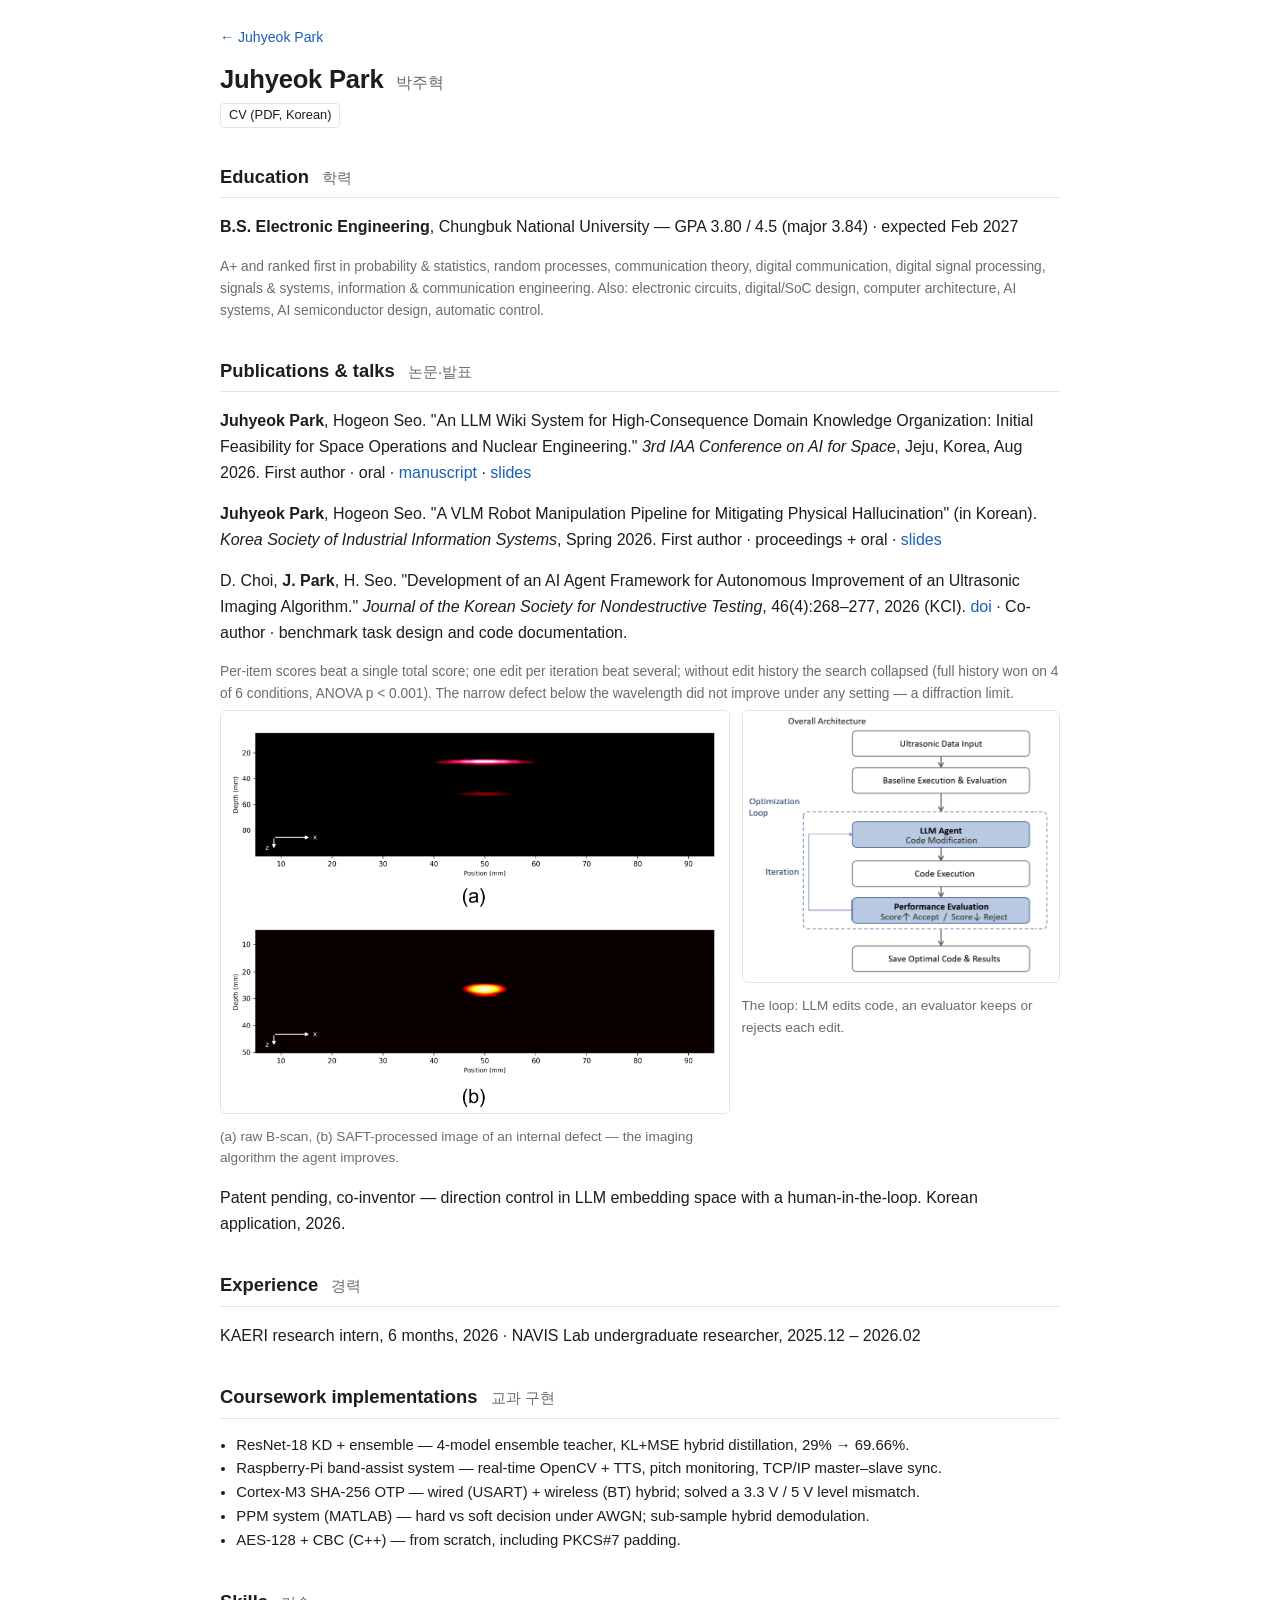
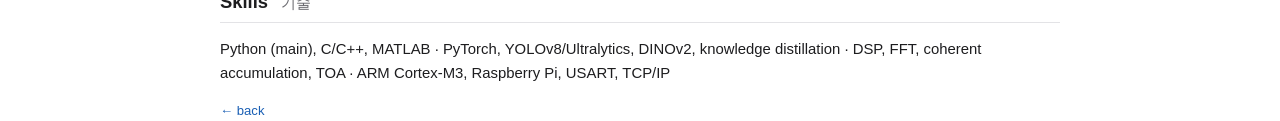
==== cv.html @ db8dd743 "Site v3: thumbnail list + detail pages, preliminary study split, live Panda demo - New home: bio, ne" ====
<!doctype html>
<html lang="en">
<head>
<meta charset="utf-8">
<meta name="viewport" content="width=device-width, initial-scale=1">
<title>CV — Juhyeok Park</title>
<link rel="stylesheet" href="assets/site.css">
</head>
<body>
<main class="wrap page">
  <p class="crumb"><a href="index.html">← Juhyeok Park</a></p>
  <h1>Juhyeok Park <small style="font-size:1rem;color:var(--mut)">박주혁</small></h1>
  <div class="btns"><a href="assets/cv/CV_JuhyeokPark_2026-09.pdf">CV (PDF, Korean)</a></div>
  <h2>Education <span class="ko">학력</span></h2>
  <p><b>B.S. Electronic Engineering</b>, Chungbuk National University — GPA 3.80 / 4.5 (major 3.84) · expected Feb 2027</p>
  <p class="meta">A+ and ranked first in probability &amp; statistics, random processes, communication theory, digital communication, digital signal processing, signals &amp; systems, information &amp; communication engineering. Also: electronic circuits, digital/SoC design, computer architecture, AI systems, AI semiconductor design, automatic control.</p>
  <h2 id="pubs">Publications &amp; talks <span class="ko">논문·발표</span></h2>
  <p><b>Juhyeok Park</b>, Hogeon Seo. "An LLM Wiki System for High-Consequence Domain Knowledge Organization: Initial Feasibility for Space Operations and Nuclear Engineering." <i>3rd IAA Conference on AI for Space</i>, Jeju, Korea, Aug 2026. First author · oral · <a href="assets/papers/IAA2026_Park_LLM_Wiki_System.pdf">manuscript</a> · <a href="assets/talks/IAA2026_Park_talk_slides.pdf">slides</a></p>
  <p><b>Juhyeok Park</b>, Hogeon Seo. "A VLM Robot Manipulation Pipeline for Mitigating Physical Hallucination" (in Korean). <i>Korea Society of Industrial Information Systems</i>, Spring 2026. First author · proceedings + oral · <a href="assets/talks/KSIIS2026_Park_talk_slides_ko.pdf">slides</a></p>
  <p>D. Choi, <b>J. Park</b>, H. Seo. "Development of an AI Agent Framework for Autonomous Improvement of an Ultrasonic Imaging Algorithm." <i>Journal of the Korean Society for Nondestructive Testing</i>, 46(4):268–277, 2026 (KCI). <a href="https://doi.org/10.7779/JKSNT.2026.46.4.268">doi</a> · Co-author · benchmark task design and code documentation.</p>
  <p class="meta">Per-item scores beat a single total score; one edit per iteration beat several; without edit history the search collapsed (full history won on 4 of 6 conditions, ANOVA p &lt; 0.001). The narrow defect below the wavelength did not improve under any setting — a diffraction limit.</p>
  <div class="duo">
    <figure style="margin:0"><img src="assets/kci/saft_bscan.png" alt="Raw B-scan and SAFT-processed image of an internal defect"><figcaption>(a) raw B-scan, (b) SAFT-processed image of an internal defect — the imaging algorithm the agent improves.</figcaption></figure>
    <figure style="margin:0"><img src="assets/kci/agent_loop.png" alt="Agent loop: LLM edits code, code runs, evaluator accepts or rejects"><figcaption>The loop: LLM edits code, an evaluator keeps or rejects each edit.</figcaption></figure>
  </div>
  <p>Patent pending, co-inventor — direction control in LLM embedding space with a human-in-the-loop. Korean application, 2026.</p>
  <h2>Experience <span class="ko">경력</span></h2>
  <p>KAERI research intern, 6 months, 2026 · NAVIS Lab undergraduate researcher, 2025.12 – 2026.02</p>
  <h2>Coursework implementations <span class="ko">교과 구현</span></h2>
  <ul style="font-size:.93rem;padding-left:1.1em">
    <li>ResNet-18 KD + ensemble — 4-model ensemble teacher, KL+MSE hybrid distillation, 29% → 69.66%.</li>
    <li>Raspberry-Pi band-assist system — real-time OpenCV + TTS, pitch monitoring, TCP/IP master–slave sync.</li>
    <li>Cortex-M3 SHA-256 OTP — wired (USART) + wireless (BT) hybrid; solved a 3.3 V / 5 V level mismatch.</li>
    <li>PPM system (MATLAB) — hard vs soft decision under AWGN; sub-sample hybrid demodulation.</li>
    <li>AES-128 + CBC (C++) — from scratch, including PKCS#7 padding.</li>
  </ul>
  <h2>Skills <span class="ko">기술</span></h2>
  <p style="font-size:.93rem">Python (main), C/C++, MATLAB · PyTorch, YOLOv8/Ultralytics, DINOv2, knowledge distillation · DSP, FFT, coherent accumulation, TOA · ARM Cortex-M3, Raspberry Pi, USART, TCP/IP</p>
</main>
<footer class="wrap"><a href="index.html">← back</a></footer>
</body>
</html>
---- assets/site.css ----
/* 공통 스타일 v2 (10/4) — 흰 배경 논문 톤 (10/4 밤 어두운 판 시도 후 흰색 확정, 어두운 판 = site_dark_20261004.css) */
:root{--txt:#1d1d1f;--mut:#6b6b70;--line:#e3e3e6;--link:#1a5fb4;--soft:#f6f7f9;--accent:#c0392b;--w:880px}
*{box-sizing:border-box}
body{margin:0;background:#fff;color:var(--txt);font:16px/1.6 -apple-system,BlinkMacSystemFont,"Segoe UI","Apple SD Gothic Neo","Noto Sans KR",sans-serif}
a{color:var(--link);text-decoration:none} a:hover{text-decoration:underline}
.wrap{max-width:var(--w);margin:0 auto;padding:0 20px}
header.top{padding:44px 0 18px}
.hero{display:flex;gap:26px;align-items:flex-start}
.photo{flex:0 0 132px;height:132px;border-radius:50%;background:var(--soft);border:1px solid var(--line);display:flex;align-items:center;justify-content:center;font-size:2.2rem;color:var(--mut);overflow:hidden}
.photo img{width:100%;height:100%;object-fit:cover}
h1{font-size:1.9rem;margin:0 0 2px;font-weight:650;letter-spacing:-.01em}
h1 small{font-size:1.05rem;color:var(--mut);font-weight:400;margin-left:6px}
.role{color:var(--mut);margin:0 0 10px;font-size:.95rem}
.bio{margin:0 0 6px}
.ko{color:var(--mut);font-size:.92rem;margin:4px 0 10px}
.links{display:flex;flex-wrap:wrap;gap:6px 16px;font-size:.93rem}
h2{font-size:1.15rem;margin:34px 0 10px;padding-bottom:6px;border-bottom:1px solid var(--line);font-weight:650}
h2 .ko{display:inline;margin-left:8px;font-weight:400}
ul.news{list-style:none;padding:0;margin:0;font-size:.93rem}
ul.news li{display:flex;gap:14px;padding:3px 0}
ul.news .d{flex:0 0 70px;color:var(--mut);font-variant-numeric:tabular-nums}
.item{display:flex;gap:20px;padding:16px 0;border-bottom:1px solid var(--line)}
.item:last-child{border-bottom:0}
.thumb{flex:0 0 210px;height:132px;border:1px solid var(--line);border-radius:6px;overflow:hidden;background:var(--soft);display:flex;align-items:center;justify-content:center}
.thumb img{width:100%;height:100%;object-fit:cover}
.thumb .t{font-size:.8rem;color:var(--mut);padding:10px;text-align:center}
.item h3{margin:0 0 3px;font-size:1.02rem;font-weight:620}
.item h3 a{color:var(--txt)} .item h3 a:hover{color:var(--link)}
.meta{color:var(--mut);font-size:.86rem;margin:0 0 5px}
.item p{margin:0 0 6px;font-size:.94rem}
.btns{display:flex;flex-wrap:wrap;gap:6px}
.btns a{font-size:.8rem;border:1px solid var(--line);border-radius:4px;padding:1px 8px;color:var(--txt)}
.btns a:hover{border-color:var(--link);color:var(--link);text-decoration:none}
.tag{display:inline-block;font-size:.72rem;background:#fff4f2;color:var(--accent);border-radius:3px;padding:0 6px;margin-left:6px;vertical-align:2px}
footer{color:var(--mut);font-size:.82rem;padding:30px 0 40px}
/* 상세 페이지 */
.crumb{font-size:.88rem;margin:26px 0 0} 
.page h1{font-size:1.6rem;margin:10px 0 4px}
.lead{font-size:1.04rem;margin:10px 0}
.kpis{display:grid;grid-template-columns:repeat(auto-fit,minmax(200px,1fr));gap:12px;margin:18px 0}
.kpi{border:1px solid var(--line);border-radius:8px;padding:12px 14px;background:var(--soft)}
.kpi b{display:block;font-size:1.45rem;line-height:1.2;font-variant-numeric:tabular-nums}
.kpi span{font-size:.84rem;color:var(--mut)}
figure{margin:16px 0}
figure img{width:100%;border:1px solid var(--line);border-radius:6px}
figcaption{font-size:.85rem;color:var(--mut);margin-top:4px}
.flow{display:flex;flex-wrap:wrap;gap:6px;align-items:center;margin:12px 0;font-size:.85rem}
.flow span{border:1px solid var(--line);border-radius:4px;padding:4px 9px;background:var(--soft)}
.flow span.gate{border-color:#c9a227;background:#fffaea}
.flow i{font-style:normal;color:var(--mut)}
.box{border-left:3px solid var(--line);padding:6px 14px;margin:14px 0;color:#333;font-size:.94rem;background:var(--soft)}
@media(max-width:640px){.hero{flex-direction:column}.item{flex-direction:column}.thumb{flex-basis:auto;width:100%;height:170px}}
.duo{display:grid;grid-template-columns:1.6fr 1fr;gap:12px;align-items:start;margin:4px 0 14px}
@media (max-width:600px){.duo{grid-template-columns:1fr}}
.btns a.primary{background:var(--link);border-color:var(--link);color:#fff}
table th,table td{border-bottom:1px solid var(--line)}
.demo{display:block;border:1px solid var(--line);border-radius:8px;overflow:hidden;background:var(--soft);margin:16px 0}
.demo img{width:100%;display:block}
.demo div{padding:10px 14px;font-size:.9rem;color:var(--txt)} .demo div b{color:var(--link)}
.demo:hover{border-color:var(--link);text-decoration:none}
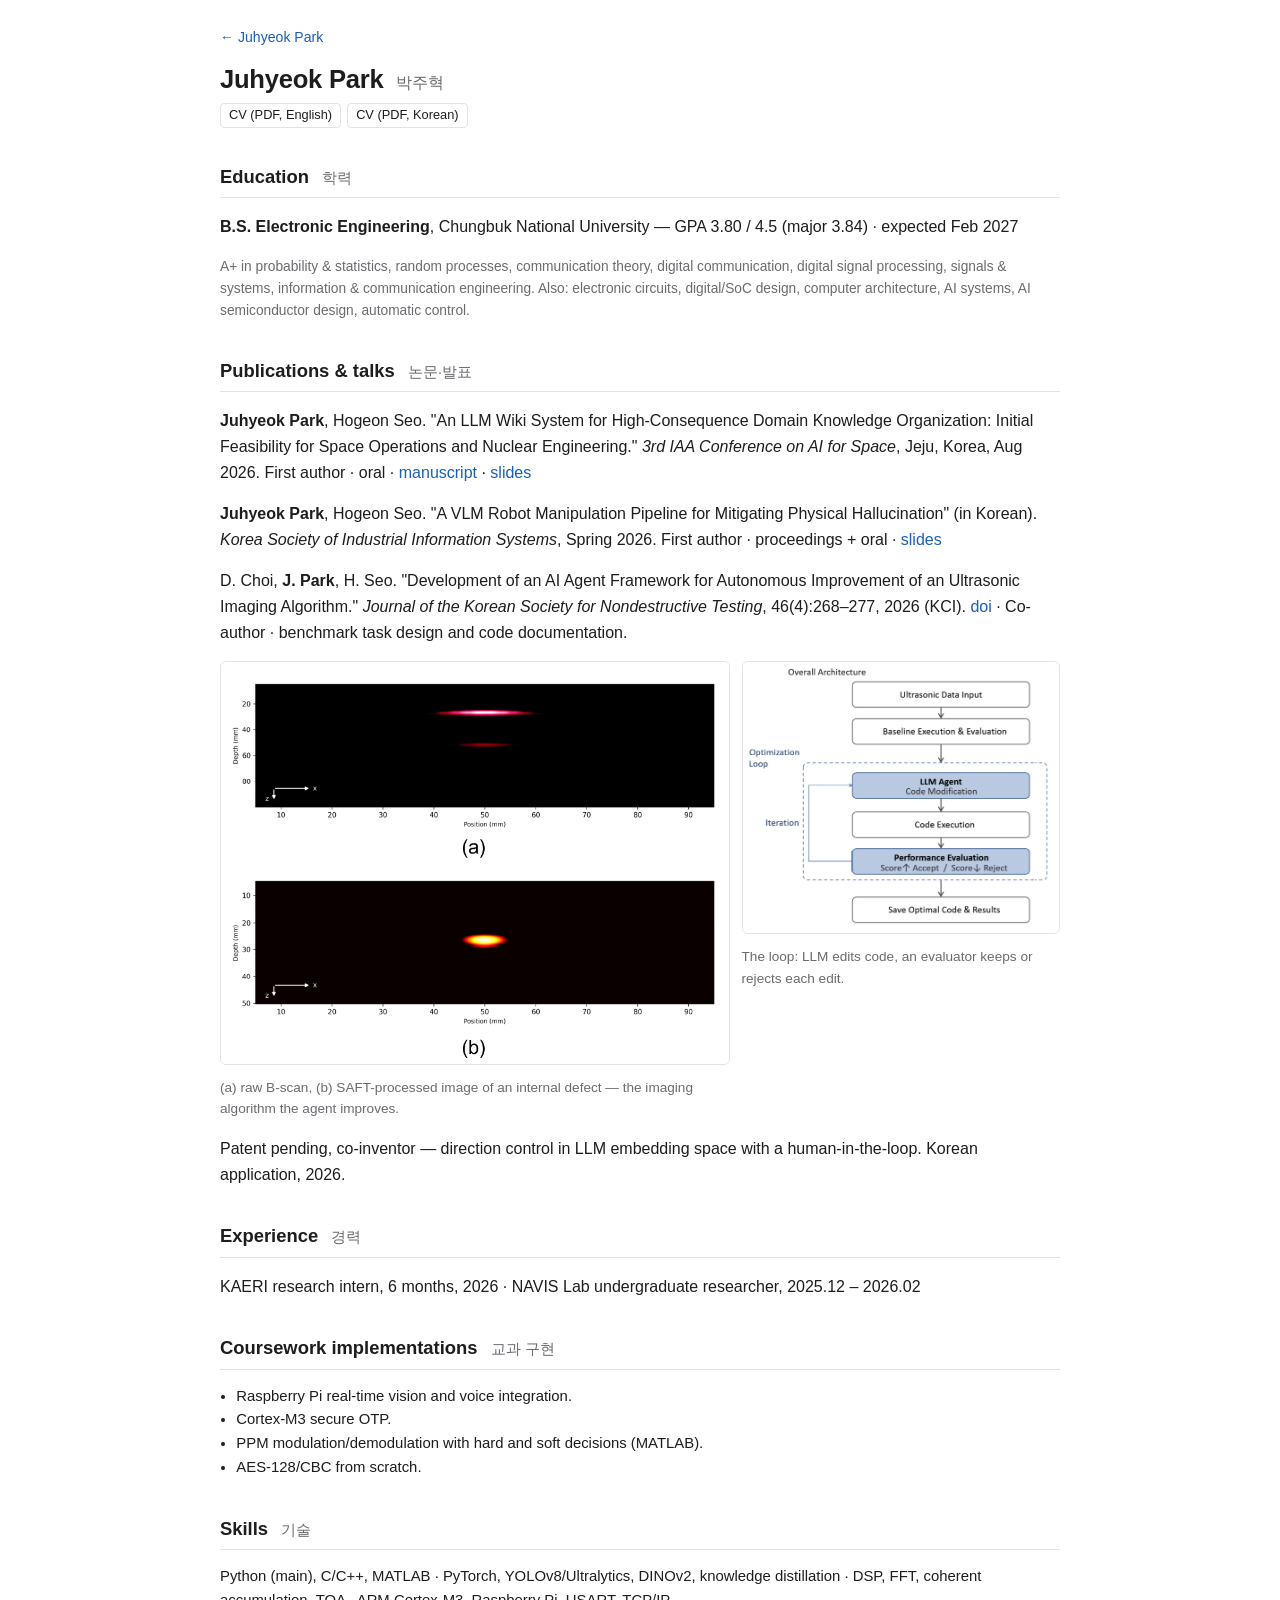
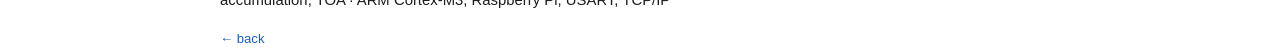
==== commit a19f6aaf: "CV page: drop unverified claims (course ranking, KCI result figures, KD coursework), add English CV " ====
--- a/cv.html
+++ b/cv.html
@@ -10,15 +10,14 @@
 <main class="wrap page">
   <p class="crumb"><a href="index.html">← Juhyeok Park</a></p>
   <h1>Juhyeok Park <small style="font-size:1rem;color:var(--mut)">박주혁</small></h1>
-  <div class="btns"><a href="assets/cv/CV_JuhyeokPark_2026-09.pdf">CV (PDF, Korean)</a></div>
+  <div class="btns"><a href="assets/cv/CV_JuhyeokPark_EN.pdf">CV (PDF, English)</a> <a href="assets/cv/CV_JuhyeokPark_2026-09.pdf">CV (PDF, Korean)</a></div>
   <h2>Education <span class="ko">학력</span></h2>
   <p><b>B.S. Electronic Engineering</b>, Chungbuk National University — GPA 3.80 / 4.5 (major 3.84) · expected Feb 2027</p>
-  <p class="meta">A+ and ranked first in probability &amp; statistics, random processes, communication theory, digital communication, digital signal processing, signals &amp; systems, information &amp; communication engineering. Also: electronic circuits, digital/SoC design, computer architecture, AI systems, AI semiconductor design, automatic control.</p>
+  <p class="meta">A+ in probability &amp; statistics, random processes, communication theory, digital communication, digital signal processing, signals &amp; systems, information &amp; communication engineering. Also: electronic circuits, digital/SoC design, computer architecture, AI systems, AI semiconductor design, automatic control.</p>
   <h2 id="pubs">Publications &amp; talks <span class="ko">논문·발표</span></h2>
   <p><b>Juhyeok Park</b>, Hogeon Seo. "An LLM Wiki System for High-Consequence Domain Knowledge Organization: Initial Feasibility for Space Operations and Nuclear Engineering." <i>3rd IAA Conference on AI for Space</i>, Jeju, Korea, Aug 2026. First author · oral · <a href="assets/papers/IAA2026_Park_LLM_Wiki_System.pdf">manuscript</a> · <a href="assets/talks/IAA2026_Park_talk_slides.pdf">slides</a></p>
   <p><b>Juhyeok Park</b>, Hogeon Seo. "A VLM Robot Manipulation Pipeline for Mitigating Physical Hallucination" (in Korean). <i>Korea Society of Industrial Information Systems</i>, Spring 2026. First author · proceedings + oral · <a href="assets/talks/KSIIS2026_Park_talk_slides_ko.pdf">slides</a></p>
   <p>D. Choi, <b>J. Park</b>, H. Seo. "Development of an AI Agent Framework for Autonomous Improvement of an Ultrasonic Imaging Algorithm." <i>Journal of the Korean Society for Nondestructive Testing</i>, 46(4):268–277, 2026 (KCI). <a href="https://doi.org/10.7779/JKSNT.2026.46.4.268">doi</a> · Co-author · benchmark task design and code documentation.</p>
-  <p class="meta">Per-item scores beat a single total score; one edit per iteration beat several; without edit history the search collapsed (full history won on 4 of 6 conditions, ANOVA p &lt; 0.001). The narrow defect below the wavelength did not improve under any setting — a diffraction limit.</p>
   <div class="duo">
     <figure style="margin:0"><img src="assets/kci/saft_bscan.png" alt="Raw B-scan and SAFT-processed image of an internal defect"><figcaption>(a) raw B-scan, (b) SAFT-processed image of an internal defect — the imaging algorithm the agent improves.</figcaption></figure>
     <figure style="margin:0"><img src="assets/kci/agent_loop.png" alt="Agent loop: LLM edits code, code runs, evaluator accepts or rejects"><figcaption>The loop: LLM edits code, an evaluator keeps or rejects each edit.</figcaption></figure>
@@ -28,11 +27,10 @@
   <p>KAERI research intern, 6 months, 2026 · NAVIS Lab undergraduate researcher, 2025.12 – 2026.02</p>
   <h2>Coursework implementations <span class="ko">교과 구현</span></h2>
   <ul style="font-size:.93rem;padding-left:1.1em">
-    <li>ResNet-18 KD + ensemble — 4-model ensemble teacher, KL+MSE hybrid distillation, 29% → 69.66%.</li>
-    <li>Raspberry-Pi band-assist system — real-time OpenCV + TTS, pitch monitoring, TCP/IP master–slave sync.</li>
-    <li>Cortex-M3 SHA-256 OTP — wired (USART) + wireless (BT) hybrid; solved a 3.3 V / 5 V level mismatch.</li>
-    <li>PPM system (MATLAB) — hard vs soft decision under AWGN; sub-sample hybrid demodulation.</li>
-    <li>AES-128 + CBC (C++) — from scratch, including PKCS#7 padding.</li>
+    <li>Raspberry Pi real-time vision and voice integration.</li>
+    <li>Cortex-M3 secure OTP.</li>
+    <li>PPM modulation/demodulation with hard and soft decisions (MATLAB).</li>
+    <li>AES-128/CBC from scratch.</li>
   </ul>
   <h2>Skills <span class="ko">기술</span></h2>
   <p style="font-size:.93rem">Python (main), C/C++, MATLAB · PyTorch, YOLOv8/Ultralytics, DINOv2, knowledge distillation · DSP, FFT, coherent accumulation, TOA · ARM Cortex-M3, Raspberry Pi, USART, TCP/IP</p>
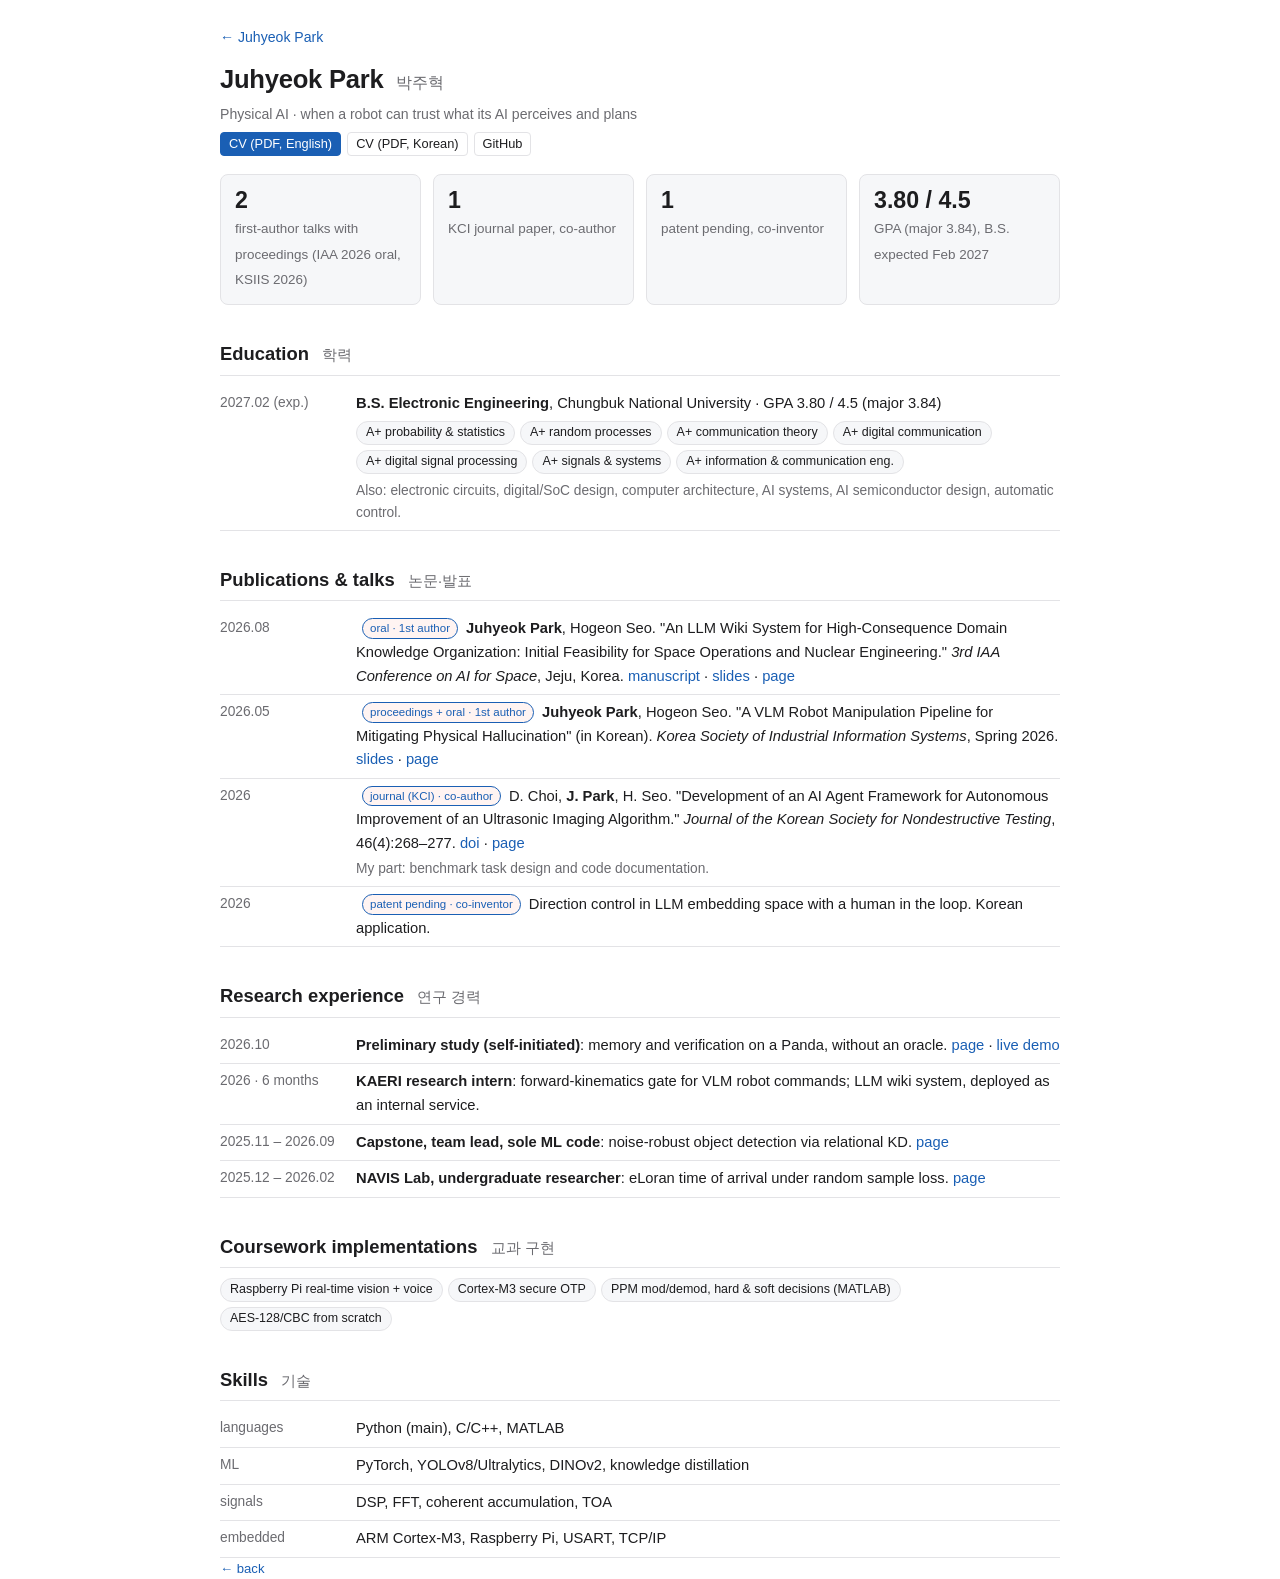
==== commit 3fe1bd9f: "CV as dated rows with tags and counts; step-1 page points and cards with long text folded; KCI role " ====
--- a/cv.html
+++ b/cv.html
@@ -7,33 +7,43 @@
 <link rel="stylesheet" href="assets/site.css">
 </head>
 <body>
-<main class="wrap page">
+<main class="wrap page cv">
   <p class="crumb"><a href="index.html">← Juhyeok Park</a></p>
   <h1>Juhyeok Park <small style="font-size:1rem;color:var(--mut)">박주혁</small></h1>
-  <div class="btns"><a href="assets/cv/CV_JuhyeokPark_EN.pdf">CV (PDF, English)</a> <a href="assets/cv/CV_JuhyeokPark_2026-09.pdf">CV (PDF, Korean)</a></div>
+  <p class="role">Physical AI · when a robot can trust what its AI perceives and plans</p>
+  <div class="btns top"><a class="primary" href="assets/cv/CV_JuhyeokPark_EN.pdf">CV (PDF, English)</a><a href="assets/cv/CV_JuhyeokPark_2026-09.pdf">CV (PDF, Korean)</a><a href="https://github.com/nonojamjam">GitHub</a></div>
+  <div class="kpis">
+    <div class="kpi"><b>2</b><span>first-author talks with proceedings (IAA 2026 oral, KSIIS 2026)</span></div>
+    <div class="kpi"><b>1</b><span>KCI journal paper, co-author</span></div>
+    <div class="kpi"><b>1</b><span>patent pending, co-inventor</span></div>
+    <div class="kpi"><b>3.80 / 4.5</b><span>GPA (major 3.84), B.S. expected Feb 2027</span></div>
+  </div>
+
   <h2>Education <span class="ko">학력</span></h2>
-  <p><b>B.S. Electronic Engineering</b>, Chungbuk National University — GPA 3.80 / 4.5 (major 3.84) · expected Feb 2027</p>
-  <p class="meta">A+ in probability &amp; statistics, random processes, communication theory, digital communication, digital signal processing, signals &amp; systems, information &amp; communication engineering. Also: electronic circuits, digital/SoC design, computer architecture, AI systems, AI semiconductor design, automatic control.</p>
+  <div class="cvrow"><span class="d">2027.02 (exp.)</span><div><b>B.S. Electronic Engineering</b>, Chungbuk National University · GPA 3.80 / 4.5 (major 3.84)
+    <ul class="chips"><li>A+ probability &amp; statistics</li><li>A+ random processes</li><li>A+ communication theory</li><li>A+ digital communication</li><li>A+ digital signal processing</li><li>A+ signals &amp; systems</li><li>A+ information &amp; communication eng.</li></ul>
+    <p class="meta">Also: electronic circuits, digital/SoC design, computer architecture, AI systems, AI semiconductor design, automatic control.</p></div></div>
+
   <h2 id="pubs">Publications &amp; talks <span class="ko">논문·발표</span></h2>
-  <p><b>Juhyeok Park</b>, Hogeon Seo. "An LLM Wiki System for High-Consequence Domain Knowledge Organization: Initial Feasibility for Space Operations and Nuclear Engineering." <i>3rd IAA Conference on AI for Space</i>, Jeju, Korea, Aug 2026. First author · oral · <a href="assets/papers/IAA2026_Park_LLM_Wiki_System.pdf">manuscript</a> · <a href="assets/talks/IAA2026_Park_talk_slides.pdf">slides</a></p>
-  <p><b>Juhyeok Park</b>, Hogeon Seo. "A VLM Robot Manipulation Pipeline for Mitigating Physical Hallucination" (in Korean). <i>Korea Society of Industrial Information Systems</i>, Spring 2026. First author · proceedings + oral · <a href="assets/talks/KSIIS2026_Park_talk_slides_ko.pdf">slides</a></p>
-  <p>D. Choi, <b>J. Park</b>, H. Seo. "Development of an AI Agent Framework for Autonomous Improvement of an Ultrasonic Imaging Algorithm." <i>Journal of the Korean Society for Nondestructive Testing</i>, 46(4):268–277, 2026 (KCI). <a href="https://doi.org/10.7779/JKSNT.2026.46.4.268">doi</a> · Co-author · benchmark task design and code documentation.</p>
-  <div class="duo">
-    <figure style="margin:0"><img src="assets/kci/saft_bscan.png" alt="Raw B-scan and SAFT-processed image of an internal defect"><figcaption>(a) raw B-scan, (b) SAFT-processed image of an internal defect — the imaging algorithm the agent improves.</figcaption></figure>
-    <figure style="margin:0"><img src="assets/kci/agent_loop.png" alt="Agent loop: LLM edits code, code runs, evaluator accepts or rejects"><figcaption>The loop: LLM edits code, an evaluator keeps or rejects each edit.</figcaption></figure>
-  </div>
-  <p>Patent pending, co-inventor — direction control in LLM embedding space with a human-in-the-loop. Korean application, 2026.</p>
-  <h2>Experience <span class="ko">경력</span></h2>
-  <p>KAERI research intern, 6 months, 2026 · NAVIS Lab undergraduate researcher, 2025.12 – 2026.02</p>
+  <div class="cvrow"><span class="d">2026.08</span><div><span class="tag">oral · 1st author</span> <b>Juhyeok Park</b>, Hogeon Seo. "An LLM Wiki System for High-Consequence Domain Knowledge Organization: Initial Feasibility for Space Operations and Nuclear Engineering." <i>3rd IAA Conference on AI for Space</i>, Jeju, Korea. <a href="assets/papers/IAA2026_Park_LLM_Wiki_System.pdf">manuscript</a> · <a href="assets/talks/IAA2026_Park_talk_slides.pdf">slides</a> · <a href="research/llm-wiki.html">page</a></div></div>
+  <div class="cvrow"><span class="d">2026.05</span><div><span class="tag">proceedings + oral · 1st author</span> <b>Juhyeok Park</b>, Hogeon Seo. "A VLM Robot Manipulation Pipeline for Mitigating Physical Hallucination" (in Korean). <i>Korea Society of Industrial Information Systems</i>, Spring 2026. <a href="assets/talks/KSIIS2026_Park_talk_slides_ko.pdf">slides</a> · <a href="research/fk-verifier.html">page</a></div></div>
+  <div class="cvrow"><span class="d">2026</span><div><span class="tag">journal (KCI) · co-author</span> D. Choi, <b>J. Park</b>, H. Seo. "Development of an AI Agent Framework for Autonomous Improvement of an Ultrasonic Imaging Algorithm." <i>Journal of the Korean Society for Nondestructive Testing</i>, 46(4):268–277. <a href="https://doi.org/10.7779/JKSNT.2026.46.4.268">doi</a> · <a href="research/kci.html">page</a><p class="meta">My part: benchmark task design and code documentation.</p></div></div>
+  <div class="cvrow"><span class="d">2026</span><div><span class="tag">patent pending · co-inventor</span> Direction control in LLM embedding space with a human in the loop. Korean application.</div></div>
+
+  <h2>Research experience <span class="ko">연구 경력</span></h2>
+  <div class="cvrow"><span class="d">2026.10</span><div><b>Preliminary study (self-initiated)</b>: memory and verification on a Panda, without an oracle. <a href="research/oracle-free.html">page</a> · <a href="demo/oracle-free.html">live demo</a></div></div>
+  <div class="cvrow"><span class="d">2026 · 6 months</span><div><b>KAERI research intern</b>: forward-kinematics gate for VLM robot commands; LLM wiki system, deployed as an internal service.</div></div>
+  <div class="cvrow"><span class="d">2025.11 – 2026.09</span><div><b>Capstone, team lead, sole ML code</b>: noise-robust object detection via relational KD. <a href="research/capstone.html">page</a></div></div>
+  <div class="cvrow"><span class="d">2025.12 – 2026.02</span><div><b>NAVIS Lab, undergraduate researcher</b>: eLoran time of arrival under random sample loss. <a href="research/eloran.html">page</a></div></div>
+
   <h2>Coursework implementations <span class="ko">교과 구현</span></h2>
-  <ul style="font-size:.93rem;padding-left:1.1em">
-    <li>Raspberry Pi real-time vision and voice integration.</li>
-    <li>Cortex-M3 secure OTP.</li>
-    <li>PPM modulation/demodulation with hard and soft decisions (MATLAB).</li>
-    <li>AES-128/CBC from scratch.</li>
-  </ul>
+  <ul class="chips"><li>Raspberry Pi real-time vision + voice</li><li>Cortex-M3 secure OTP</li><li>PPM mod/demod, hard &amp; soft decisions (MATLAB)</li><li>AES-128/CBC from scratch</li></ul>
+
   <h2>Skills <span class="ko">기술</span></h2>
-  <p style="font-size:.93rem">Python (main), C/C++, MATLAB · PyTorch, YOLOv8/Ultralytics, DINOv2, knowledge distillation · DSP, FFT, coherent accumulation, TOA · ARM Cortex-M3, Raspberry Pi, USART, TCP/IP</p>
+  <div class="cvrow"><span class="d">languages</span><div>Python (main), C/C++, MATLAB</div></div>
+  <div class="cvrow"><span class="d">ML</span><div>PyTorch, YOLOv8/Ultralytics, DINOv2, knowledge distillation</div></div>
+  <div class="cvrow"><span class="d">signals</span><div>DSP, FFT, coherent accumulation, TOA</div></div>
+  <div class="cvrow"><span class="d">embedded</span><div>ARM Cortex-M3, Raspberry Pi, USART, TCP/IP</div></div>
 </main>
 <footer class="wrap"><a href="index.html">← back</a></footer>
 </body>
--- a/assets/site.css
+++ b/assets/site.css
@@ -12,6 +12,14 @@
 h1 small{font-size:1.05rem;color:var(--mut);font-weight:400;margin-left:6px}
 .role{color:var(--mut);margin:0 0 10px;font-size:.95rem}
 .bio{margin:0 0 6px}
+.focus{display:flex;flex-wrap:wrap;gap:6px;margin:6px 0 8px;padding:0;list-style:none}
+.focus li{font-size:.8rem;border:1px solid var(--line);border-radius:999px;padding:2px 10px;background:var(--soft)}
+ul.keys{margin:2px 0 6px;padding-left:1.1em;font-size:.93rem} ul.keys li{margin:1px 0} ul.keys b{font-variant-numeric:tabular-nums}
+.tldr{font-size:1.06rem;font-weight:600;line-height:1.45;margin:10px 0 8px}
+.flow{display:flex;flex-wrap:wrap;align-items:center;gap:6px;font-size:.84rem;margin:6px 0 4px}
+.flow span{border:1px solid var(--line);border-radius:6px;padding:3px 8px;background:var(--soft)}
+.flow i{font-style:normal;color:var(--mut)}
+.flow b.c{color:var(--link)}
 .ko{color:var(--mut);font-size:.92rem;margin:4px 0 10px}
 .links{display:flex;flex-wrap:wrap;gap:6px 16px;font-size:.93rem}
 h2{font-size:1.15rem;margin:34px 0 10px;padding-bottom:6px;border-bottom:1px solid var(--line);font-weight:650}
@@ -58,3 +66,33 @@
 .demo img{width:100%;display:block}
 .demo div{padding:10px 14px;font-size:.9rem;color:var(--txt)} .demo div b{color:var(--link)}
 .demo:hover{border-color:var(--link);text-decoration:none}
+figure.pipe{margin:14px 0 6px} figure.pipe img{width:100%;height:auto;border:1px solid var(--line);border-radius:6px;display:block} figure.pipe figcaption{font-size:.84rem;color:var(--mut);margin-top:6px}
+/* visual-first study pages (10/10): one-line point, chart, details folded */
+p.point{font-size:1.02rem;margin:8px 0 10px;padding-left:12px;border-left:3px solid var(--link)}
+figure.chart{margin:10px 0 12px} figure.chart img{width:100%;max-width:680px;height:auto;display:block}
+ol.steps{counter-reset:s;list-style:none;padding:0;margin:8px 0 10px;display:grid;grid-template-columns:repeat(auto-fit,minmax(190px,1fr));gap:8px}
+ol.steps li{counter-increment:s;border:1px solid var(--line);border-radius:8px;padding:8px 10px 8px 34px;position:relative;font-size:.88rem;background:var(--soft)}
+ol.steps li::before{content:counter(s);position:absolute;left:9px;top:8px;width:18px;height:18px;border-radius:50%;background:var(--link);color:#fff;font-size:.72rem;display:flex;align-items:center;justify-content:center;font-weight:700}
+details.more{margin:6px 0 12px;font-size:.9rem;color:#3a3a3f}
+details.more summary{cursor:pointer;color:var(--link);font-size:.86rem;list-style:none}
+details.more summary::before{content:"▸ ";} details.more[open] summary::before{content:"▾ ";}
+details.more summary::-webkit-details-marker{display:none}
+details.more > *:not(summary){margin-top:6px}
+.finds{display:grid;grid-template-columns:repeat(auto-fit,minmax(180px,1fr));gap:8px;margin:8px 0 12px}
+.finds>div{border:1px solid var(--line);border-top:3px solid var(--link);border-radius:8px;padding:8px 11px;background:#fff}
+.finds>div.neg{border-top-color:var(--accent)}
+.finds b{display:block;font-size:.92rem;margin-bottom:2px} .finds span{font-size:.84rem;color:var(--mut);line-height:1.45;display:block}
+.item.feat{background:var(--soft);border:1px solid var(--line);border-radius:10px;padding:16px;margin:6px 0 4px}
+table.heat{border-collapse:collapse;font-size:.86rem;width:100%;font-variant-numeric:tabular-nums}
+table.heat th,table.heat td{padding:5px 8px;text-align:center;border-bottom:1px solid var(--line)}
+table.heat th:first-child{text-align:left} table.heat td.b{color:var(--mut)}
+.btns.top{margin:4px 0 10px} p.role{font-size:.88rem;margin:2px 0 6px}
+.item.feat .thumb{flex-basis:280px;height:176px}
+@media(max-width:640px){.item.feat{flex-direction:column}.item.feat .thumb{flex-basis:auto;width:100%;height:auto;aspect-ratio:16/10}}
+.cvrow{display:flex;gap:16px;padding:6px 0;border-bottom:1px solid var(--line);font-size:.92rem}
+.cvrow .d{flex:0 0 120px;color:var(--mut);font-variant-numeric:tabular-nums;font-size:.86rem}
+.cvrow p.meta{margin:3px 0 0}
+.tag{display:inline-block;font-size:.72rem;border:1px solid var(--link);color:var(--link);border-radius:999px;padding:0 7px;margin-right:4px;vertical-align:1px}
+ul.chips{display:flex;flex-wrap:wrap;gap:5px;list-style:none;padding:0;margin:6px 0}
+ul.chips li{font-size:.78rem;border:1px solid var(--line);background:var(--soft);border-radius:999px;padding:1px 9px}
+@media(max-width:560px){.cvrow{flex-direction:column;gap:2px}.cvrow .d{flex-basis:auto}}
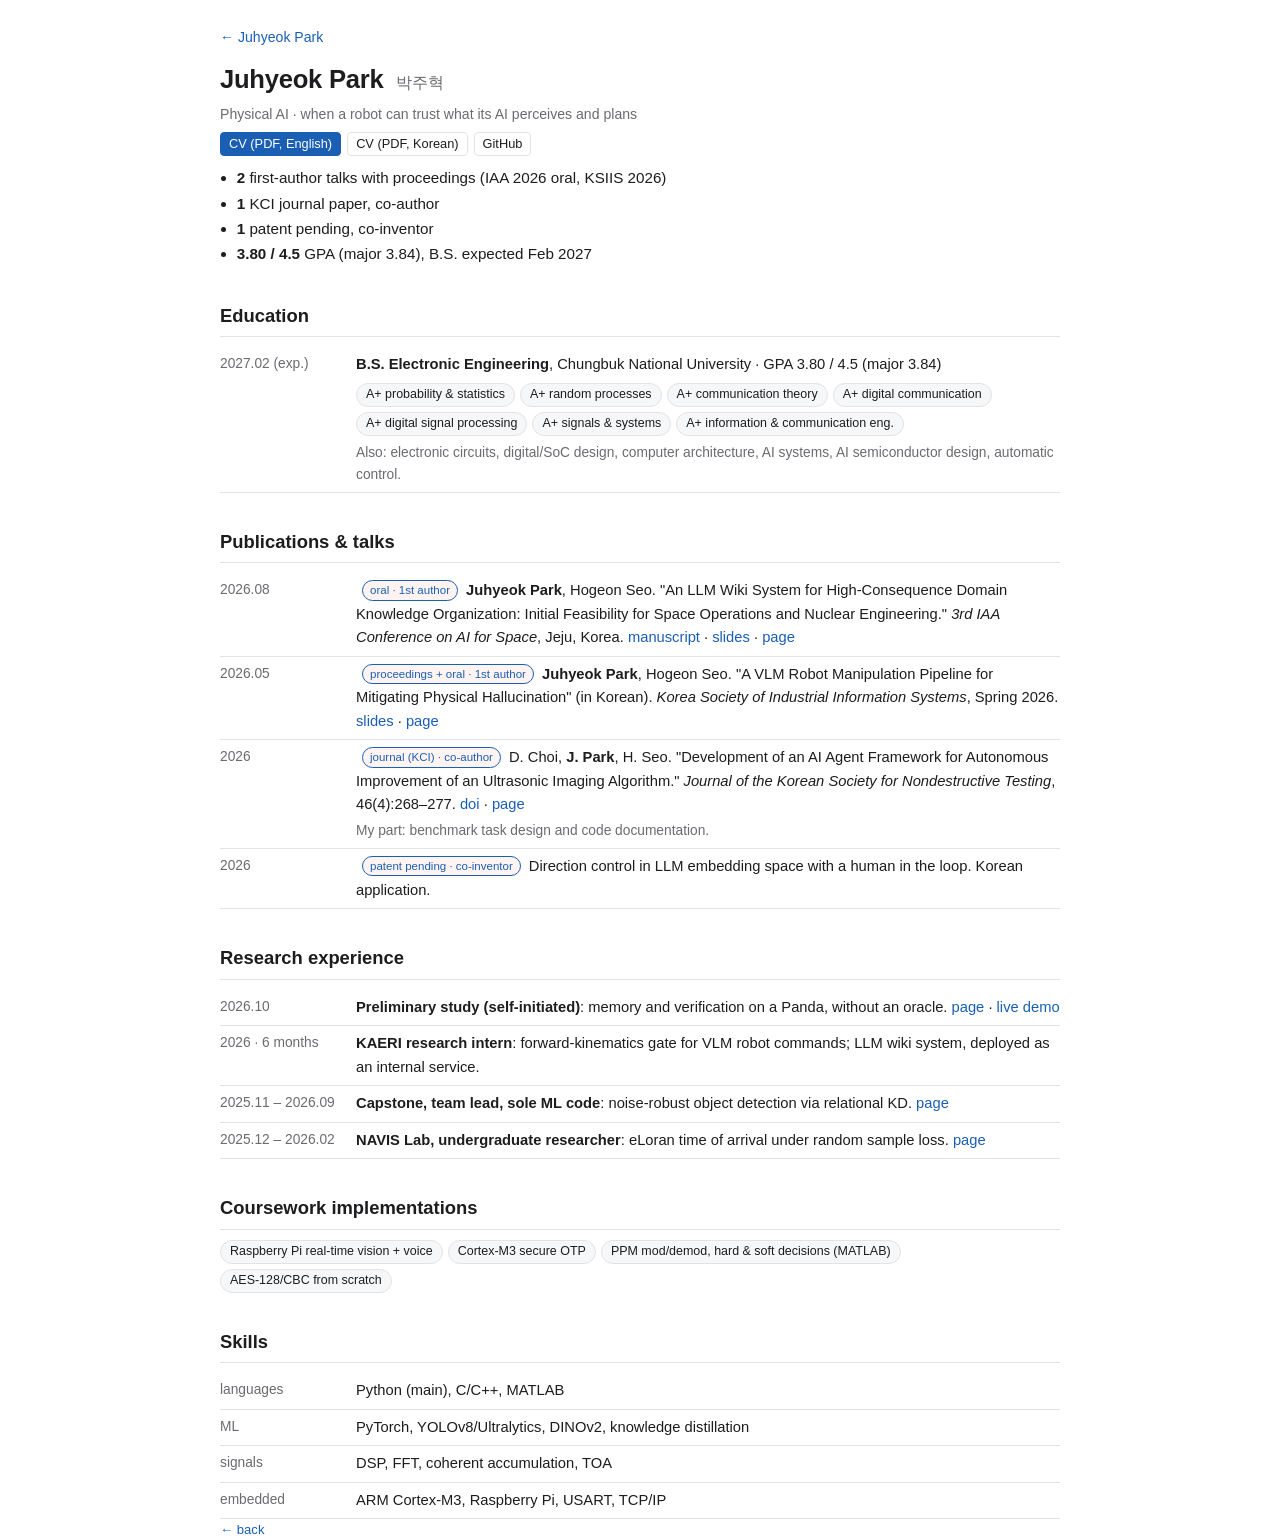
==== commit bd49bd46: "plain style: no colour-band cards, side bars, number boxes or Korean subtitles; labels inside senten" ====
--- a/cv.html
+++ b/cv.html
@@ -12,34 +12,34 @@
   <h1>Juhyeok Park <small style="font-size:1rem;color:var(--mut)">박주혁</small></h1>
   <p class="role">Physical AI · when a robot can trust what its AI perceives and plans</p>
   <div class="btns top"><a class="primary" href="assets/cv/CV_JuhyeokPark_EN.pdf">CV (PDF, English)</a><a href="assets/cv/CV_JuhyeokPark_2026-09.pdf">CV (PDF, Korean)</a><a href="https://github.com/nonojamjam">GitHub</a></div>
-  <div class="kpis">
-    <div class="kpi"><b>2</b><span>first-author talks with proceedings (IAA 2026 oral, KSIIS 2026)</span></div>
-    <div class="kpi"><b>1</b><span>KCI journal paper, co-author</span></div>
-    <div class="kpi"><b>1</b><span>patent pending, co-inventor</span></div>
-    <div class="kpi"><b>3.80 / 4.5</b><span>GPA (major 3.84), B.S. expected Feb 2027</span></div>
-  </div>
+  <ul class="keys">
+    <li><b>2</b> first-author talks with proceedings (IAA 2026 oral, KSIIS 2026)</li>
+    <li><b>1</b> KCI journal paper, co-author</li>
+    <li><b>1</b> patent pending, co-inventor</li>
+    <li><b>3.80 / 4.5</b> GPA (major 3.84), B.S. expected Feb 2027</li>
+  </ul>
 
-  <h2>Education <span class="ko">학력</span></h2>
+  <h2>Education</h2>
   <div class="cvrow"><span class="d">2027.02 (exp.)</span><div><b>B.S. Electronic Engineering</b>, Chungbuk National University · GPA 3.80 / 4.5 (major 3.84)
     <ul class="chips"><li>A+ probability &amp; statistics</li><li>A+ random processes</li><li>A+ communication theory</li><li>A+ digital communication</li><li>A+ digital signal processing</li><li>A+ signals &amp; systems</li><li>A+ information &amp; communication eng.</li></ul>
     <p class="meta">Also: electronic circuits, digital/SoC design, computer architecture, AI systems, AI semiconductor design, automatic control.</p></div></div>
 
-  <h2 id="pubs">Publications &amp; talks <span class="ko">논문·발표</span></h2>
+  <h2 id="pubs">Publications &amp; talks</h2>
   <div class="cvrow"><span class="d">2026.08</span><div><span class="tag">oral · 1st author</span> <b>Juhyeok Park</b>, Hogeon Seo. "An LLM Wiki System for High-Consequence Domain Knowledge Organization: Initial Feasibility for Space Operations and Nuclear Engineering." <i>3rd IAA Conference on AI for Space</i>, Jeju, Korea. <a href="assets/papers/IAA2026_Park_LLM_Wiki_System.pdf">manuscript</a> · <a href="assets/talks/IAA2026_Park_talk_slides.pdf">slides</a> · <a href="research/llm-wiki.html">page</a></div></div>
   <div class="cvrow"><span class="d">2026.05</span><div><span class="tag">proceedings + oral · 1st author</span> <b>Juhyeok Park</b>, Hogeon Seo. "A VLM Robot Manipulation Pipeline for Mitigating Physical Hallucination" (in Korean). <i>Korea Society of Industrial Information Systems</i>, Spring 2026. <a href="assets/talks/KSIIS2026_Park_talk_slides_ko.pdf">slides</a> · <a href="research/fk-verifier.html">page</a></div></div>
   <div class="cvrow"><span class="d">2026</span><div><span class="tag">journal (KCI) · co-author</span> D. Choi, <b>J. Park</b>, H. Seo. "Development of an AI Agent Framework for Autonomous Improvement of an Ultrasonic Imaging Algorithm." <i>Journal of the Korean Society for Nondestructive Testing</i>, 46(4):268–277. <a href="https://doi.org/10.7779/JKSNT.2026.46.4.268">doi</a> · <a href="research/kci.html">page</a><p class="meta">My part: benchmark task design and code documentation.</p></div></div>
   <div class="cvrow"><span class="d">2026</span><div><span class="tag">patent pending · co-inventor</span> Direction control in LLM embedding space with a human in the loop. Korean application.</div></div>
 
-  <h2>Research experience <span class="ko">연구 경력</span></h2>
+  <h2>Research experience</h2>
   <div class="cvrow"><span class="d">2026.10</span><div><b>Preliminary study (self-initiated)</b>: memory and verification on a Panda, without an oracle. <a href="research/oracle-free.html">page</a> · <a href="demo/oracle-free.html">live demo</a></div></div>
   <div class="cvrow"><span class="d">2026 · 6 months</span><div><b>KAERI research intern</b>: forward-kinematics gate for VLM robot commands; LLM wiki system, deployed as an internal service.</div></div>
   <div class="cvrow"><span class="d">2025.11 – 2026.09</span><div><b>Capstone, team lead, sole ML code</b>: noise-robust object detection via relational KD. <a href="research/capstone.html">page</a></div></div>
   <div class="cvrow"><span class="d">2025.12 – 2026.02</span><div><b>NAVIS Lab, undergraduate researcher</b>: eLoran time of arrival under random sample loss. <a href="research/eloran.html">page</a></div></div>
 
-  <h2>Coursework implementations <span class="ko">교과 구현</span></h2>
+  <h2>Coursework implementations</h2>
   <ul class="chips"><li>Raspberry Pi real-time vision + voice</li><li>Cortex-M3 secure OTP</li><li>PPM mod/demod, hard &amp; soft decisions (MATLAB)</li><li>AES-128/CBC from scratch</li></ul>
 
-  <h2>Skills <span class="ko">기술</span></h2>
+  <h2>Skills</h2>
   <div class="cvrow"><span class="d">languages</span><div>Python (main), C/C++, MATLAB</div></div>
   <div class="cvrow"><span class="d">ML</span><div>PyTorch, YOLOv8/Ultralytics, DINOv2, knowledge distillation</div></div>
   <div class="cvrow"><span class="d">signals</span><div>DSP, FFT, coherent accumulation, TOA</div></div>
--- a/assets/site.css
+++ b/assets/site.css
@@ -96,3 +96,10 @@
 ul.chips{display:flex;flex-wrap:wrap;gap:5px;list-style:none;padding:0;margin:6px 0}
 ul.chips li{font-size:.78rem;border:1px solid var(--line);background:var(--soft);border-radius:999px;padding:1px 9px}
 @media(max-width:560px){.cvrow{flex-direction:column;gap:2px}.cvrow .d{flex-basis:auto}}
+/* plain style (10/10 evening): no cards, no side bars — labels inside sentences */
+ul.labeled{list-style:none;padding:0;margin:6px 0 12px;font-size:.94rem} ul.labeled li{margin:3px 0}
+.page ul.keys{font-size:.95rem;margin:8px 0 12px}
+ol.steps{display:block;list-style:decimal;padding-left:1.3em;counter-reset:none;margin:6px 0 10px}
+ol.steps li{border:0;background:none;padding:0;margin:3px 0;font-size:.94rem;position:static}
+ol.steps li::before{content:none;display:none}
+.box{background:none;border:0;padding:0;margin:10px 0;font-style:italic;color:#3a3a3f}
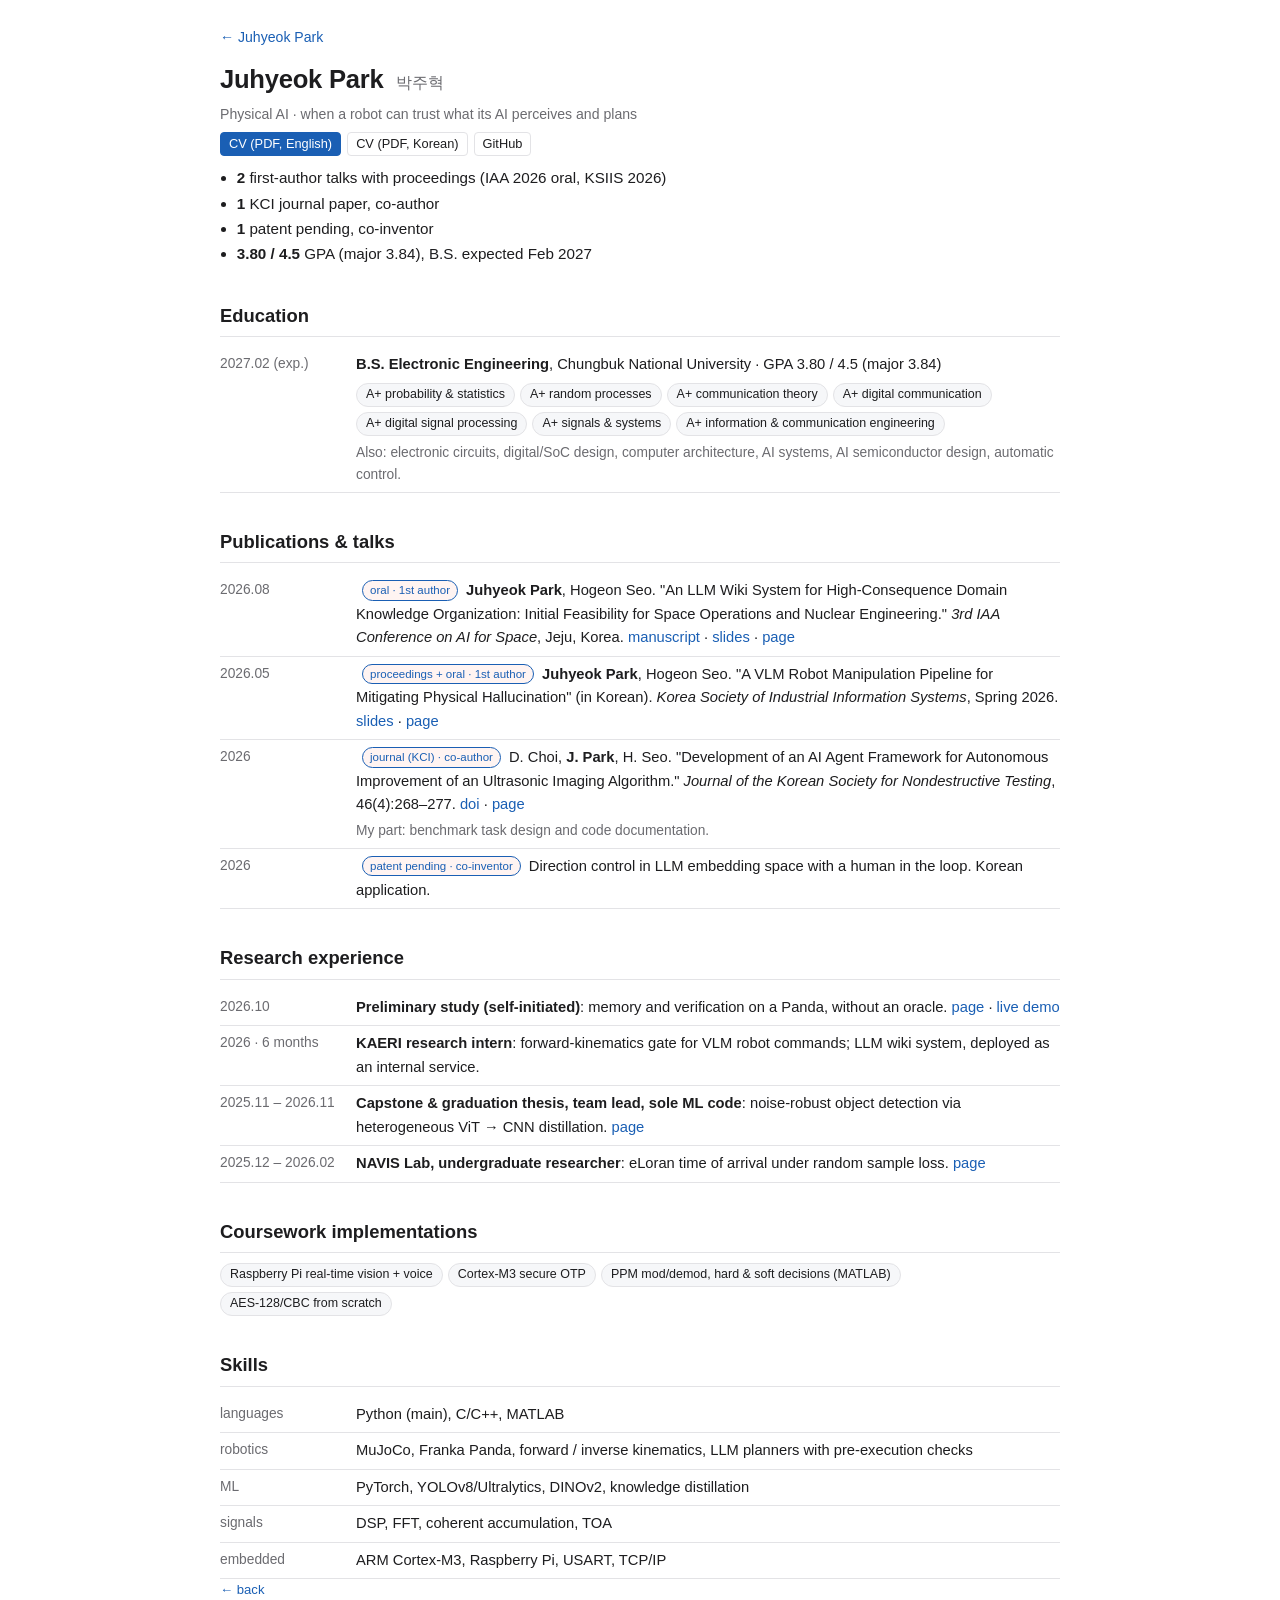
==== commit 945ccabf: "Site review fixes (Codex + agy cross-review, each finding reproduced): CV capstone row updated, seve" ====
--- a/cv.html
+++ b/cv.html
@@ -21,7 +21,7 @@
 
   <h2>Education</h2>
   <div class="cvrow"><span class="d">2027.02 (exp.)</span><div><b>B.S. Electronic Engineering</b>, Chungbuk National University · GPA 3.80 / 4.5 (major 3.84)
-    <ul class="chips"><li>A+ probability &amp; statistics</li><li>A+ random processes</li><li>A+ communication theory</li><li>A+ digital communication</li><li>A+ digital signal processing</li><li>A+ signals &amp; systems</li><li>A+ information &amp; communication eng.</li></ul>
+    <ul class="chips"><li>A+ probability &amp; statistics</li><li>A+ random processes</li><li>A+ communication theory</li><li>A+ digital communication</li><li>A+ digital signal processing</li><li>A+ signals &amp; systems</li><li>A+ information &amp; communication engineering</li></ul>
     <p class="meta">Also: electronic circuits, digital/SoC design, computer architecture, AI systems, AI semiconductor design, automatic control.</p></div></div>
 
   <h2 id="pubs">Publications &amp; talks</h2>
@@ -33,7 +33,7 @@
   <h2>Research experience</h2>
   <div class="cvrow"><span class="d">2026.10</span><div><b>Preliminary study (self-initiated)</b>: memory and verification on a Panda, without an oracle. <a href="research/oracle-free.html">page</a> · <a href="demo/oracle-free.html">live demo</a></div></div>
   <div class="cvrow"><span class="d">2026 · 6 months</span><div><b>KAERI research intern</b>: forward-kinematics gate for VLM robot commands; LLM wiki system, deployed as an internal service.</div></div>
-  <div class="cvrow"><span class="d">2025.11 – 2026.09</span><div><b>Capstone, team lead, sole ML code</b>: noise-robust object detection via relational KD. <a href="research/capstone.html">page</a></div></div>
+  <div class="cvrow"><span class="d">2025.11 – 2026.11</span><div><b>Capstone &amp; graduation thesis, team lead, sole ML code</b>: noise-robust object detection via heterogeneous ViT → CNN distillation. <a href="research/capstone.html">page</a></div></div>
   <div class="cvrow"><span class="d">2025.12 – 2026.02</span><div><b>NAVIS Lab, undergraduate researcher</b>: eLoran time of arrival under random sample loss. <a href="research/eloran.html">page</a></div></div>
 
   <h2>Coursework implementations</h2>
@@ -41,6 +41,7 @@
 
   <h2>Skills</h2>
   <div class="cvrow"><span class="d">languages</span><div>Python (main), C/C++, MATLAB</div></div>
+  <div class="cvrow"><span class="d">robotics</span><div>MuJoCo, Franka Panda, forward / inverse kinematics, LLM planners with pre-execution checks</div></div>
   <div class="cvrow"><span class="d">ML</span><div>PyTorch, YOLOv8/Ultralytics, DINOv2, knowledge distillation</div></div>
   <div class="cvrow"><span class="d">signals</span><div>DSP, FFT, coherent accumulation, TOA</div></div>
   <div class="cvrow"><span class="d">embedded</span><div>ARM Cortex-M3, Raspberry Pi, USART, TCP/IP</div></div>
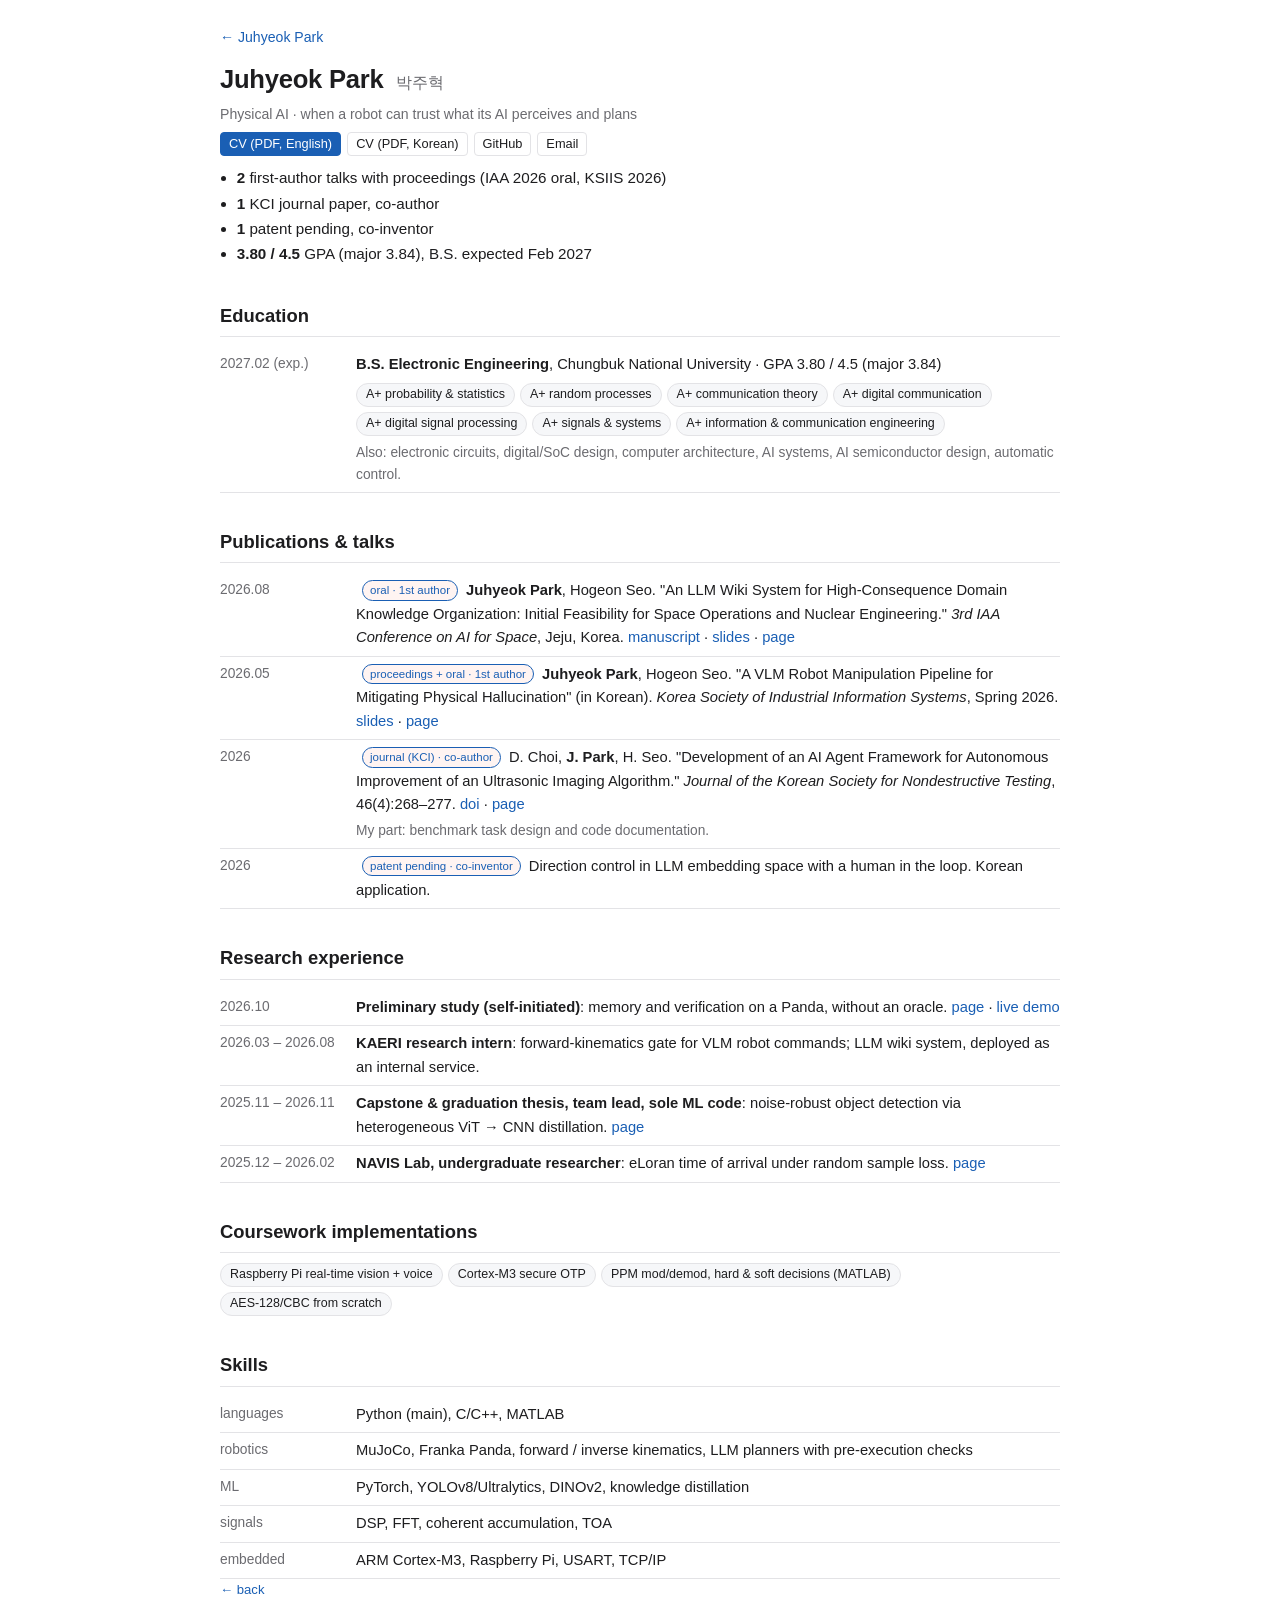
==== commit 63685dae: "CV PDFs updated (capstone: official-split thesis results; EN v2 / KO v13, public, 1 page each); emai" ====
--- a/cv.html
+++ b/cv.html
@@ -11,7 +11,7 @@
   <p class="crumb"><a href="index.html">← Juhyeok Park</a></p>
   <h1>Juhyeok Park <small style="font-size:1rem;color:var(--mut)">박주혁</small></h1>
   <p class="role">Physical AI · when a robot can trust what its AI perceives and plans</p>
-  <div class="btns top"><a class="primary" href="assets/cv/CV_JuhyeokPark_EN.pdf">CV (PDF, English)</a><a href="assets/cv/CV_JuhyeokPark_2026-09.pdf">CV (PDF, Korean)</a><a href="https://github.com/nonojamjam">GitHub</a></div>
+  <div class="btns top"><a class="primary" href="assets/cv/CV_JuhyeokPark_EN.pdf">CV (PDF, English)</a><a href="assets/cv/CV_JuhyeokPark_KO.pdf">CV (PDF, Korean)</a><a href="https://github.com/nonojamjam">GitHub</a><a href="mailto:complimentary656@gmail.com">Email</a></div>
   <ul class="keys">
     <li><b>2</b> first-author talks with proceedings (IAA 2026 oral, KSIIS 2026)</li>
     <li><b>1</b> KCI journal paper, co-author</li>
@@ -32,7 +32,7 @@
 
   <h2>Research experience</h2>
   <div class="cvrow"><span class="d">2026.10</span><div><b>Preliminary study (self-initiated)</b>: memory and verification on a Panda, without an oracle. <a href="research/oracle-free.html">page</a> · <a href="demo/oracle-free.html">live demo</a></div></div>
-  <div class="cvrow"><span class="d">2026 · 6 months</span><div><b>KAERI research intern</b>: forward-kinematics gate for VLM robot commands; LLM wiki system, deployed as an internal service.</div></div>
+  <div class="cvrow"><span class="d">2026.03 – 2026.08</span><div><b>KAERI research intern</b>: forward-kinematics gate for VLM robot commands; LLM wiki system, deployed as an internal service.</div></div>
   <div class="cvrow"><span class="d">2025.11 – 2026.11</span><div><b>Capstone &amp; graduation thesis, team lead, sole ML code</b>: noise-robust object detection via heterogeneous ViT → CNN distillation. <a href="research/capstone.html">page</a></div></div>
   <div class="cvrow"><span class="d">2025.12 – 2026.02</span><div><b>NAVIS Lab, undergraduate researcher</b>: eLoran time of arrival under random sample loss. <a href="research/eloran.html">page</a></div></div>
 
